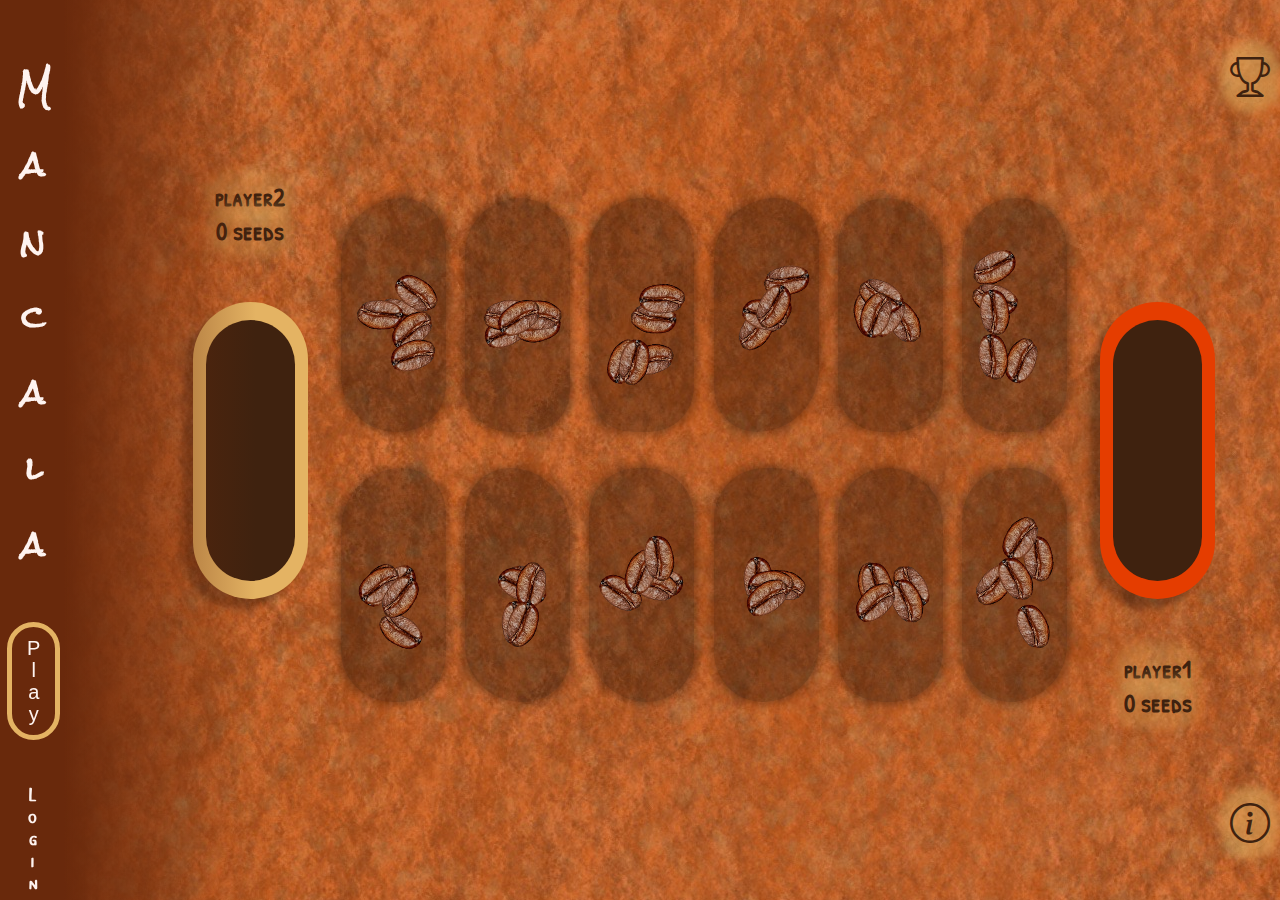
==== index.html @ 7dc64b33 "Fix show on ranking menu" ====
<!DOCTYPE html>
<html>

<head>

    <meta charset="utf-8">
    <title>LTW Mancala</title>

    <link rel="stylesheet" type="text/css" href="style/style.css">
    <link rel="stylesheet" type="text/css" href="style/menu.css">
    <link rel="stylesheet" href="https://cdn.jsdelivr.net/npm/bootstrap-icons@1.7.0/font/bootstrap-icons.css">

    <link rel="preconnect" href="https://fonts.googleapis.com">
    <link rel="preconnect" href="https://fonts.gstatic.com" crossorigin>
    <link href="https://fonts.googleapis.com/css2?family=Rock+Salt&display=swap" rel="stylesheet">
    <link href="https://fonts.googleapis.com/css2?family=Patrick+Hand+SC&display=swap" rel="stylesheet">
    <script type="text/javascript" src="scripts/client.js" defer></script>
    <script type="text/javascript" src="scripts/classes.js" defer></script>
    <script type="text/javascript" src="scripts/gameHelpers.js" defer></script>
    <script type="text/javascript" src="scripts/side_menu.js" defer></script>
    <script type="text/javascript" src="scripts/onload.js" defer></script>
    <!--
    	<script type="text/javascript" src="scripts/side_menu.js" defer></script>
        -->
</head>


<body class="preload" id="body">

    <div id="bg"></div>

    <!-- Start of Navbar -->
    <div class="navbar" id="navbar">
        <h1 id="logo">Mancala</h1>
        <button type="button" class="button" id="play">Play</button>
        <div class="item-list">
            <p class="item" onclick="show('login')">Login</p>
            <p class="item" onclick="show('config')">Configuration</p>
        </div>
    </div> <!-- End of Navbar -->

    <!-- Start of configurations -->
    <div class="config content" id="config">
        <span class="form-header">
            <h2>Configuration</h2>
            <i class="bi bi-x-circle" onclick="hide('config');"></i>
        </span>
        <div id="config-form">
            <form id="configuration">
                <input class="field" type="number" id="cavs_number" name="cavs_number"
                    placeholder="Initial cavities number" value="6" min="1" max="10">
                <br>

                <input class="field" type="number" id="seeds_number" name="seeds_number"
                    placeholder="Initial seeds number per cavity" value="5" min="1" max="10">
                <br>

                <div>
                    <input type="radio" name="opponent" id="Computer" value="Computer"> <span
                        class="opponent-field">Computer</span>
                </div>
                <div>
                    <input type="radio" name="opponent" id="Player" value="NormalPlayer"> <span
                        class="opponent-field">Player</span>
                </div>
                <div>
                    <input type="radio" name="opponent" id="Player" value="OnlinePlayer"> <span
                        class="opponent-field">Online Player</span>
                </div>

                <label>
                    First Turn: <br>
                    <select name="first_turn" id="first_turn">
                        <option value="P1">Player</option>
                        <option value="P2">Opponent</option>
                    </select>
                </label>

                <label>
                    Computer Level: <br>
                    <select name="AI_level" id="AI_level">
                        <option value="Easy">Easy</option>
                        <option value="Hard">Hard</option>
                    </select>
                </label>
                <!--
                    <button type="button" class="button" onclick="getNumSeeds(); getNumCavs(); hide_config_form();">Confirm</button>         
                -->
                <button type="button" class="button"
                    onclick="setNumSeeds(); setNumCavs(); setOpponent(); setAILevel(); load(); hide('config');">Confirm</button>

            </form>
        </div>
    </div> <!-- End of Configurations -->

    <div id="ranking" class="ranking">
        <span class="form-header">
            <h2>Ranking</h2>
            <i class="bi bi-x-circle" onclick="hide('ranking');"></i>
        </span>
        <table id="ranking-table">
            <tr id="ranking-table-header">
                <th>Vencedor</th>
                <th>Perdedor</th>
                <th>Pontuação do Vencedor</th>
            </tr>
            <tr class="ranking-table-entry">
                <td>João</td>
                <td>Tozé</td>
                <td>50</td>
            </tr>
            <tr class="ranking-table-entry">
                <td>João</td>
                <td>Tozé</td>
                <td>50</td>
            </tr>
            <tr class="ranking-table-entry">
                <td>João</td>
                <td>Tozé</td>
                <td>50</td>
            </tr>
            <tr class="ranking-table-entry">
                <td>João</td>
                <td>Tozé</td>
                <td>50</td>
            </tr>
            <tr class="ranking-table-entry">
                <td>João</td>
                <td>Tozé</td>
                <td>50</td>
            </tr>
        </table>
    </div>

    <div id="instructions" class="instructions">
        <span class="form-header">
            <h2>Regras do Jogo</h2>
            <i class="bi bi-x-circle" onclick="hide('instructions');"></i>
        </span>
        <h3 style="margin-top: 0;">Objetivo</h3>
        <p>
            O objetivo do jogo é coletar o máximo número de sementes. Para tal, cada jogador dispõe de um conjunto de
            cavidades, nas quais têm sementes em cada uma delas.
        </p>

        <h3>Forma de jogar e Semeadura</h3>
        <p>
            De forma a semear, o jogador deve escolher uma cavidade do seu lado do tabuleiro de onde serão recolhidas
            todas
            as sementes e semeadas, 1 a 1, nas cavidades seguintes, até o utilizador não ter mais sementes na mão. Esta
            semeadura é feita no sentido anti-horário e segundo as seguintes condições:
        <ul>
            <li>Se a cavidade seguinte for o seu armazém, também deve semear</li>
            <li>Sobrando sementes, continuar no lado do adversário</li>
            <li>Se atingir o armazém do adversário, não semear</li>
            <li>Caso atinja o armazém do adversário e ainda tenha sementes para semear, continuar do seu lado</li>
        </ul>
        </p>

        <h3>Ultima semente no Armazem e em Cavidade</h3>
        <p>
            Caso a última semente for semeada no seu próprio armazém, o jogador volta a jogar.
            Por outro lado, se a última semente semeada calhar numa cavidade vazia do próprio jogador, então este deve
            colher tanto a ultima semente semeada como as sementes na cavidade oposta, ou seja, as sementes na cavidade
            do
            adversário, e transferi-las para o seu armazém.
        </p>

        <h3>Fim do jogo</h3>
        <p>
            O jogo termina quando um dos jogadores não pode jogar, ou seja, quando não tiver nenhuma semente nas suas
            cavidades. Quando isto acontece, o outro jogador recolhe todas as sementes das suas cavidades e coloca-as no
            armazém.
            Finalmente, ganha o jogador que tiver mais sementes no seu armazém.
        </p>
    </div>

    <i id="ranking-btn" onclick="show('ranking');" class="bi bi-trophy"></i>
    <i id="instructions-btn" onclick="show('instructions');" class="bi bi-info-circle"></i>

    <!-- Start of Login -->
    <div class="login content" id="login">
        <span class="form-header">
            <h2>Login</h2>
            <i class="bi bi-x-circle" onclick="hide('login');"></i>
        </span>
        <div id="login-form">
            <form id="login">
                <input class="field" type="text" name="username" id="username" placeholder="Username">

                <br>

                <input class="field" type="password" name="password" id="password" placeholder="Password">

                <br>

                <button type="button" class="button" onclick="makeRegister();">Login</button>
            </form>

        </div>
    </div> <!-- End of login -->

    <div id="container"></div>

</body>


</html>
---- style/style.css ----
@import "color.css";

html {
    height: 100%;
    width: 100%;
}

body {
    display: flex;
    flex-direction: row;
    background-color: black;
    margin: 0;
    padding: 0;
    height: 100%;
    width: 100%;
    font-family: 'Patrick Hand SC', cursive;
}

#bg {
    z-index: 0;
    position: absolute;
    top: 0;
    left: 0;
    width: 100%;
    height: 100%;
    background: url("../img/bg.jpg") no-repeat center center;
    filter:brightness(100%);
}

input, label, select {
    margin: 0.5em;
}

.preload {
    transition: none !important;
    transition-delay: 0s !important;
}

.navbar {
    position: fixed;
    z-index: 6;
    top: 0;
    left:0;
    
    display: flex;
    flex-direction: column;
    align-items: center;
    justify-content: space-evenly;
    padding: 0;
    height: 100%;
    width: 20%;
    
    background: linear-gradient(to right, var(--seal-brown) 25%, transparent 100%);
    color: var(--seashell);
}

.navbar #logo, .navbar .item, .navbar .button {
    writing-mode: vertical-lr;
    text-orientation: upright;
    margin-top: 20px;
    margin-bottom: 20px;
}

.navbar .item {
    letter-spacing: -5px;
    font-weight: bold;
}

.navbar #logo, .navbar .button, .navbar .item-list {
    position: relative;
    right: 37%;
}

.navbar .item-list {
    display: flex;
    flex-direction: column;
    flex-wrap: nowrap;

    align-items: center;
}

#play {
    background: none;
    border: 5px solid var(--sunray);
    
    padding: 10px;
    border-radius: 1000px;
    transition: 0.1s ease-in;
    color: var(--seashell);
    cursor:pointer;
}

#play:hover {
    background: var(--bistre);
}

.navbar #logo {
    margin-top: 50px;
    font-family:'Rock Salt', cursive;
}

.navbar .item, .navbar .button {
    font-size: 20px;
    cursor: pointer;
}

#container {
    z-index: 1;
    position: relative;
    left: 10%;
    width: 90%;
    height: 100%;
}

#container #game-container {
    display: flex;
    width: 100%;
    height: 100%;

    align-items: center;
    justify-content: center;
}

.player-container {
    display: none !important;
}

#board {
    display: grid;
	grid-template-columns: 1fr 6fr 1fr;
	grid-template-rows: 1fr 1fr;
    
    width: 90%;
    height: 60%;
}

.cell-container {
    display: flex;
    margin: 0.5em 1em;
}

.storage-container {
    display: flex;
    grid-row-end: span 2;
    justify-content: center;
}

.board-cell {
    background: rgba(0, 0, 0, 0.3);
    box-shadow: 0 0 8px 3px rgba(0,0,0,0.3);
    
    flex-grow: 1;
	margin: 0.6em;
    
    text-indent: -99999px;
    
    display: flex;
    flex-direction: column;
    justify-content: center;
    align-items: center;
    padding: 10px;
    
    overflow: hidden;

    cursor: pointer;
}

.board-cell:hover {
    box-shadow: 0 0 8px 3px rgba(255, 255, 255, 0.1);
}

.seed {
    position: absolute;
    width: 3em;
    height: 2em;
    background: url(../img/seed.png);
    background-size: 100% 100%;
    filter: brightness(90%);
    
    margin: 5px;
}

.storage-cell {
    z-index: 3;
    background: var(--bistre);
    overflow: hidden;

    display: flex;
    
	margin: 1em 1em;
    align-self: center;
    
    align-items: center;
    
    text-indent: -99999px;
    height: 29%;
    width: 7%;
}

.storage-cell, .storage-wrapper {
    position: fixed;
}

.storage-wrapper {
    background-color: var(--sunray);
    align-self: center;
    box-shadow: -10px 10px 7px 0 rgba(0, 0, 0, 0.3);
    height: 33%;
    width: 9%;
}

.highlighted {
    background-color: var(--flame) !important;
}

.board-cell, .storage-cell, .storage-wrapper {
    border-radius: 10vh;
}   

#left-storage {
	justify-content: right;
}

.score-div {
    display: flex;
    flex-direction: column;
    align-items: center;
}

.score {
    font-size: 25px;
    font-weight: bold;
    color: var(--bistre);
    border-radius: 1000px;
    background-color: rgba(228, 179, 99, 0.3);
    box-shadow: 0 0 10px 10px rgba(228, 179, 99, 0.3);
    margin: 0;
}
---- style/menu.css ----
@import "color.css";

.config, .login, .instructions, .ranking, .message {
    z-index: 50;

    position: absolute;
    bottom: 110%;
    left: 45%;
    opacity: 0;
    
    padding: 10px;
    
    background-color: rgba(228, 179, 99, 0.75);
    border-radius: 10px;
    border: 2px solid var(--bistre);

    box-shadow: 0 0 10px 3px var(--bistre);

    transition: 0.4s linear;
    color: var(--bistre);
}

.config-show, .login-show, .instructions-show, .ranking-show, .message-show {
    opacity: 100%;
}

.config-show {
    bottom: 30%;
}

.instructions-show, .ranking-show {
    bottom: 15%;
}

.login-show {
    bottom: 40%;
}

.ranking-show, .message-show {
    bottom: 45%;
}

#ranking-table {
    text-align: center;
}

#ranking-table td, th {
    border: 2px solid var(--bistre);
}

.message {
    left: 40% !important;
}

.instructions {
    left: 20% !important;
    width: 60%;
}

.login h2 {
    margin: 0;
}

.form-header {
    display: inline-flex;
    align-items: center;
    justify-content: space-between;
    font-family: "Rock Salt", cursive;
    width: 100%;
}

.form-header i {
    cursor: pointer;
    margin-left: 10px;
}

.blur {
    background-color: transparent;

    position: absolute;
    display: flex;
    width: 100%;
    height: 100%;

    z-index: 49;
    transition: background-color 0.4s ease-in-out;

    animation-duration: 0.4s;
    animation-name: bg-change;
    animation-fill-mode: forwards;
}

@keyframes bg-change {
    from {
        background-color: transparent;
    }
    to {
        background-color: rgba(0, 0, 0, 0.3);
    }
}

@keyframes bg-rewind {
    from {
        background-color: rgba(0, 0, 0, 0.3);
    }
    to {
        background-color: transparent;
    }
}

.disable {
    pointer-events: none;
}

#config-form, #configuration, #login-form, #login {
    display: flex;
    flex-direction: column;
}

.field, select {
    background: none;
    border: none;
    text-align: center;
    border-bottom: 2px solid var(--bistre);
    width: 90%;
}

.button {
    background: none;
    
    padding: 5px;
    border: 2px solid var(--bistre);
    border-radius: 10px;
    transition: 0.1s ease-in;
    cursor:pointer;

}

.button:hover {
    background: var(--bistre);
    color: var(--sunray)
}

#ranking-btn, #instructions-btn {
    z-index: 4;
    position: absolute;
    font-size: 40px;
    right: 10px;
    border-radius: 1000px;
    color: var(--bistre);
    background-color: rgba(228, 179, 99, 0.5);
    box-shadow: 0 0 10px 10px rgba(228, 179, 99, 0.5);
    transition: 0.1s linear;
}

#ranking-btn:hover, #instructions-btn:hover {
    color: var(--kobe);
    box-shadow: 0 0 12px 12px rgba(228, 179, 99, 0.5);
    cursor: pointer;
}

#ranking-btn {
    top: 50px;
}

#instructions-btn {
    bottom: 50px;
}
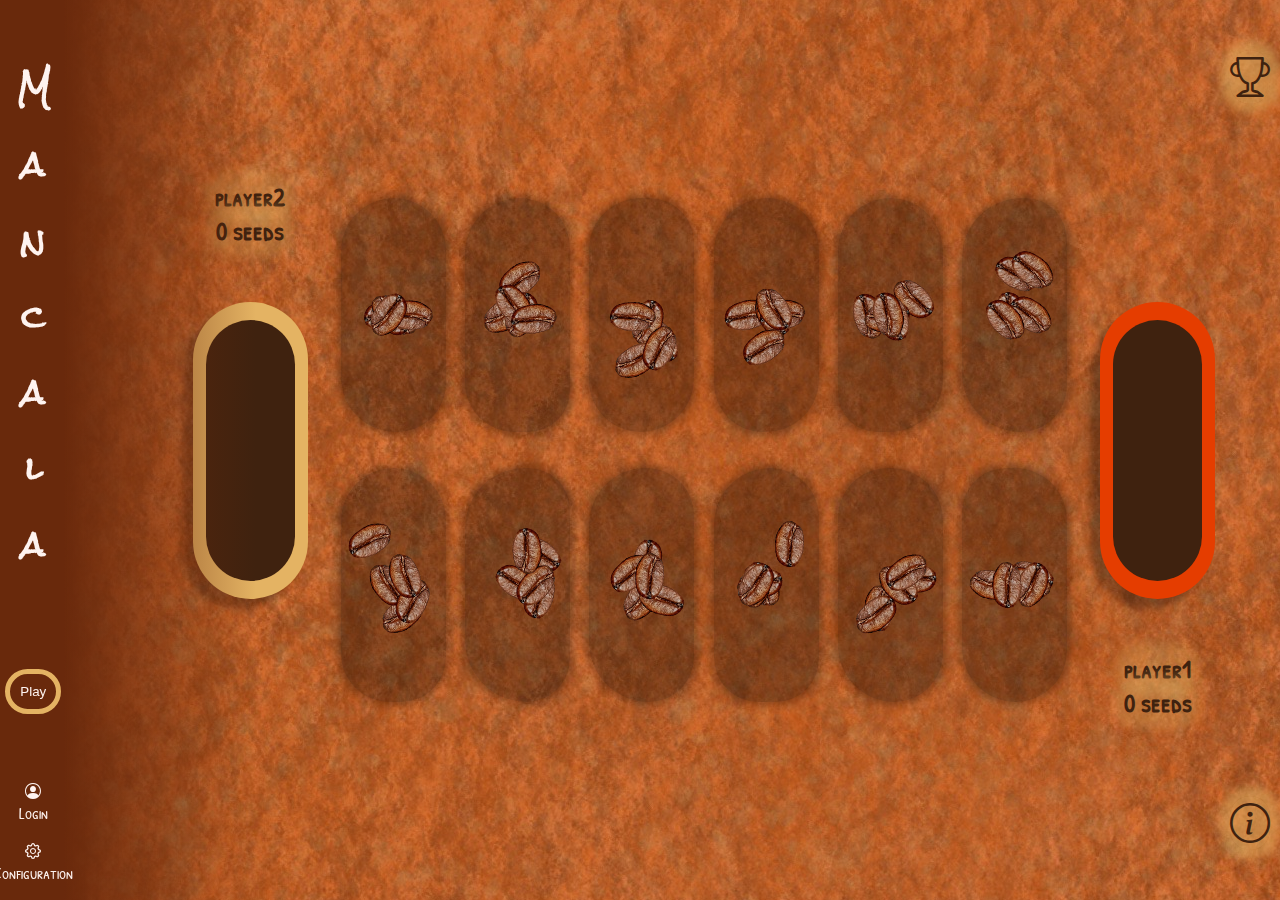
==== commit 2d624fa2: "Change login and config buttons on navbar" ====
--- a/index.html
+++ b/index.html
@@ -33,9 +33,15 @@
     <div class="navbar" id="navbar">
         <h1 id="logo">Mancala</h1>
         <button type="button" class="button" id="play">Play</button>
-        <div class="item-list">
-            <p class="item" onclick="show('login')">Login</p>
-            <p class="item" onclick="show('config')">Configuration</p>
+        <div class="nav-items">
+            <div class="nav-item" onclick="show('login')">
+                <i class="bi bi-person-circle nav-icon"></i>
+                <p class="nav-label">Login</p>
+            </div>
+            <div class="nav-item" onclick="show('config')">
+                <i class="bi bi-gear nav-icon"></i>
+                <p class="nav-label">Configuration</p>
+            </div>
         </div>
     </div> <!-- End of Navbar -->
 
--- a/style/style.css
+++ b/style/style.css
@@ -45,20 +45,21 @@
     display: flex;
     flex-direction: column;
     align-items: center;
-    justify-content: space-evenly;
+    justify-content: space-between;
     padding: 0;
     height: 100%;
     width: 20%;
+
+    min-height: 0;
     
     background: linear-gradient(to right, var(--seal-brown) 25%, transparent 100%);
     color: var(--seashell);
 }
 
 .navbar #logo, .navbar .item, .navbar .button {
-    writing-mode: vertical-lr;
-    text-orientation: upright;
     margin-top: 20px;
     margin-bottom: 20px;
+    min-height: 0;
 }
 
 .navbar .item {
@@ -66,17 +67,43 @@
     font-weight: bold;
 }
 
-.navbar #logo, .navbar .button, .navbar .item-list {
+.navbar #logo, .navbar .button, .navbar .nav-items {
     position: relative;
     right: 37%;
 }
 
-.navbar .item-list {
+.navbar .nav-items {
     display: flex;
     flex-direction: column;
     flex-wrap: nowrap;
 
     align-items: center;
+}
+
+.navbar .nav-items .nav-item {
+    display: flex;
+    flex-direction: column;
+    
+    align-items: center;
+    cursor: pointer;
+
+    transition: 0.1s linear;
+}
+
+.navbar .nav-items .nav-item:hover {
+    color: var(--sunray);
+}
+
+.navbar .nav-items .nav-item .nav-label {
+    margin-top: 0;
+}
+
+.navbar #logo {
+    writing-mode: vertical-lr;
+    text-orientation: upright;
+    margin-top: 50px;
+    font-family:'Rock Salt', cursive;
+    min-height: 0 !important;
 }
 
 #play {
@@ -92,16 +119,6 @@
 
 #play:hover {
     background: var(--bistre);
-}
-
-.navbar #logo {
-    margin-top: 50px;
-    font-family:'Rock Salt', cursive;
-}
-
-.navbar .item, .navbar .button {
-    font-size: 20px;
-    cursor: pointer;
 }
 
 #container {
--- a/style/menu.css
+++ b/style/menu.css
@@ -4,9 +4,17 @@
     z-index: 50;
 
     position: absolute;
-    bottom: 110%;
-    left: 45%;
+    bottom: 150%;
+    top: -150%;
+    left: 0;
+    right: 0;
+    margin-left: auto;
+    margin-right: auto;
     opacity: 0;
+
+    width: fit-content;
+    height: fit-content;
+    max-width: 50%;
     
     padding: 10px;
     
@@ -22,22 +30,10 @@
 
 .config-show, .login-show, .instructions-show, .ranking-show, .message-show {
     opacity: 100%;
-}
-
-.config-show {
-    bottom: 30%;
-}
-
-.instructions-show, .ranking-show {
-    bottom: 15%;
-}
-
-.login-show {
-    bottom: 40%;
-}
-
-.ranking-show, .message-show {
-    bottom: 45%;
+    top: 0;
+    bottom: 0;
+    margin-top: auto;
+    margin-bottom: auto;
 }
 
 #ranking-table {
@@ -46,15 +42,6 @@
 
 #ranking-table td, th {
     border: 2px solid var(--bistre);
-}
-
-.message {
-    left: 40% !important;
-}
-
-.instructions {
-    left: 20% !important;
-    width: 60%;
 }
 
 .login h2 {
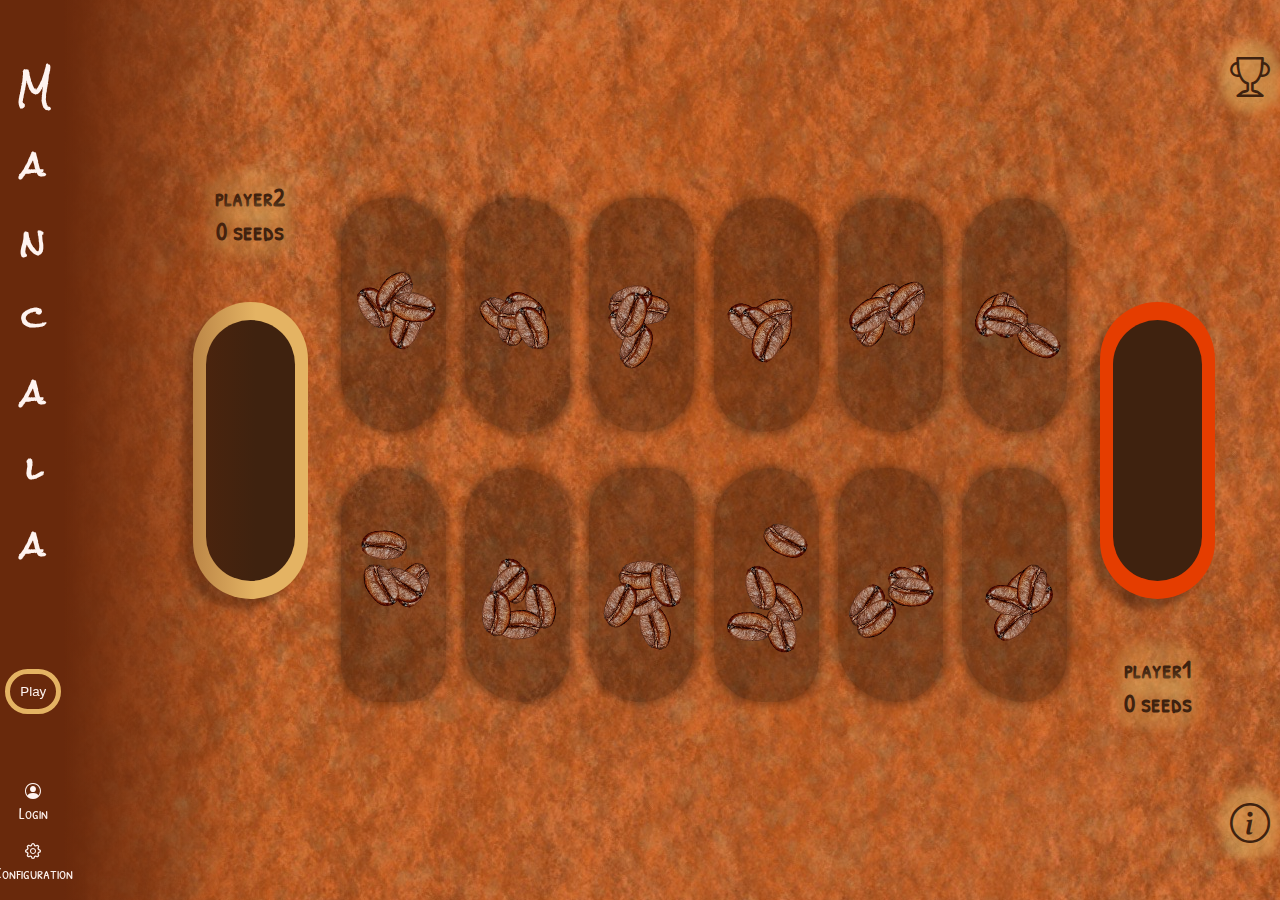
==== commit 63cff15f: "Change instructions to dynamic generation" ====
--- a/index.html
+++ b/index.html
@@ -138,51 +138,8 @@
         </table>
     </div>
 
-    <div id="instructions" class="instructions">
-        <span class="form-header">
-            <h2>Regras do Jogo</h2>
-            <i class="bi bi-x-circle" onclick="hide('instructions');"></i>
-        </span>
-        <h3 style="margin-top: 0;">Objetivo</h3>
-        <p>
-            O objetivo do jogo é coletar o máximo número de sementes. Para tal, cada jogador dispõe de um conjunto de
-            cavidades, nas quais têm sementes em cada uma delas.
-        </p>
-
-        <h3>Forma de jogar e Semeadura</h3>
-        <p>
-            De forma a semear, o jogador deve escolher uma cavidade do seu lado do tabuleiro de onde serão recolhidas
-            todas
-            as sementes e semeadas, 1 a 1, nas cavidades seguintes, até o utilizador não ter mais sementes na mão. Esta
-            semeadura é feita no sentido anti-horário e segundo as seguintes condições:
-        <ul>
-            <li>Se a cavidade seguinte for o seu armazém, também deve semear</li>
-            <li>Sobrando sementes, continuar no lado do adversário</li>
-            <li>Se atingir o armazém do adversário, não semear</li>
-            <li>Caso atinja o armazém do adversário e ainda tenha sementes para semear, continuar do seu lado</li>
-        </ul>
-        </p>
-
-        <h3>Ultima semente no Armazem e em Cavidade</h3>
-        <p>
-            Caso a última semente for semeada no seu próprio armazém, o jogador volta a jogar.
-            Por outro lado, se a última semente semeada calhar numa cavidade vazia do próprio jogador, então este deve
-            colher tanto a ultima semente semeada como as sementes na cavidade oposta, ou seja, as sementes na cavidade
-            do
-            adversário, e transferi-las para o seu armazém.
-        </p>
-
-        <h3>Fim do jogo</h3>
-        <p>
-            O jogo termina quando um dos jogadores não pode jogar, ou seja, quando não tiver nenhuma semente nas suas
-            cavidades. Quando isto acontece, o outro jogador recolhe todas as sementes das suas cavidades e coloca-as no
-            armazém.
-            Finalmente, ganha o jogador que tiver mais sementes no seu armazém.
-        </p>
-    </div>
-
     <i id="ranking-btn" onclick="show('ranking');" class="bi bi-trophy"></i>
-    <i id="instructions-btn" onclick="show('instructions');" class="bi bi-info-circle"></i>
+    <i id="instructions-btn" onclick="generate_instructions();" class="bi bi-info-circle"></i>
 
     <!-- Start of Login -->
     <div class="login content" id="login">
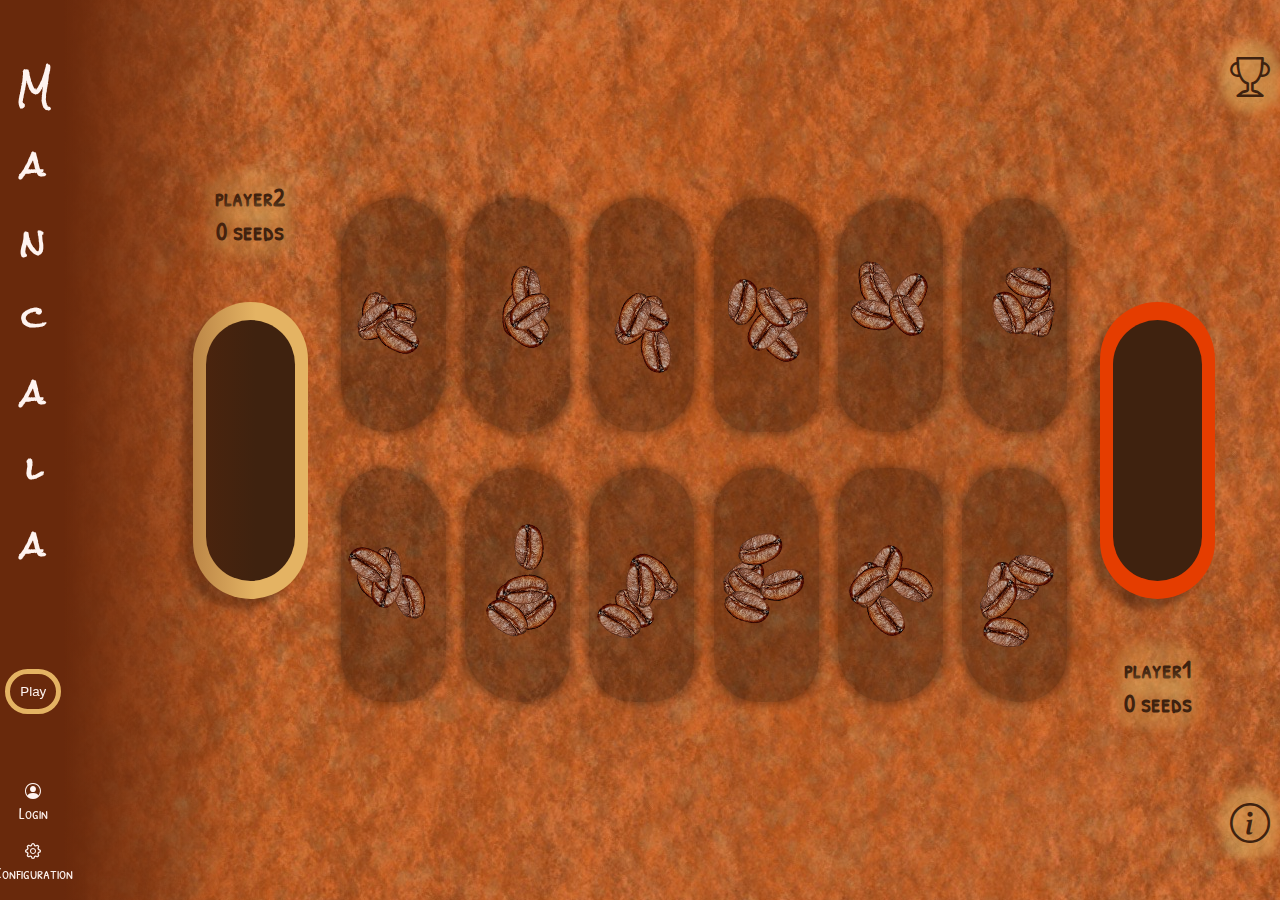
==== commit 76959404: "Change login to dynamic generation" ====
--- a/index.html
+++ b/index.html
@@ -34,7 +34,7 @@
         <h1 id="logo">Mancala</h1>
         <button type="button" class="button" id="play">Play</button>
         <div class="nav-items">
-            <div class="nav-item" onclick="show('login')">
+            <div class="nav-item" onclick="generateLogin()">
                 <i class="bi bi-person-circle nav-icon"></i>
                 <p class="nav-label">Login</p>
             </div>
@@ -51,8 +51,8 @@
             <h2>Configuration</h2>
             <i class="bi bi-x-circle" onclick="hide('config');"></i>
         </span>
-        <div id="config-form">
-            <form id="configuration">
+        <div id="config-div">
+            <form id="config-form">
                 <input class="field" type="number" id="cavs_number" name="cavs_number"
                     placeholder="Initial cavities number" value="6" min="1" max="10">
                 <br>
@@ -139,29 +139,7 @@
     </div>
 
     <i id="ranking-btn" onclick="show('ranking');" class="bi bi-trophy"></i>
-    <i id="instructions-btn" onclick="generate_instructions();" class="bi bi-info-circle"></i>
-
-    <!-- Start of Login -->
-    <div class="login content" id="login">
-        <span class="form-header">
-            <h2>Login</h2>
-            <i class="bi bi-x-circle" onclick="hide('login');"></i>
-        </span>
-        <div id="login-form">
-            <form id="login">
-                <input class="field" type="text" name="username" id="username" placeholder="Username">
-
-                <br>
-
-                <input class="field" type="password" name="password" id="password" placeholder="Password">
-
-                <br>
-
-                <button type="button" class="button" onclick="makeRegister();">Login</button>
-            </form>
-
-        </div>
-    </div> <!-- End of login -->
+    <i id="instructions-btn" onclick="generateInstructions();" class="bi bi-info-circle"></i>
 
     <div id="container"></div>
 
--- a/style/menu.css
+++ b/style/menu.css
@@ -99,7 +99,7 @@
     pointer-events: none;
 }
 
-#config-form, #configuration, #login-form, #login {
+#config-div, #config-form, #login-div, #login-form {
     display: flex;
     flex-direction: column;
 }
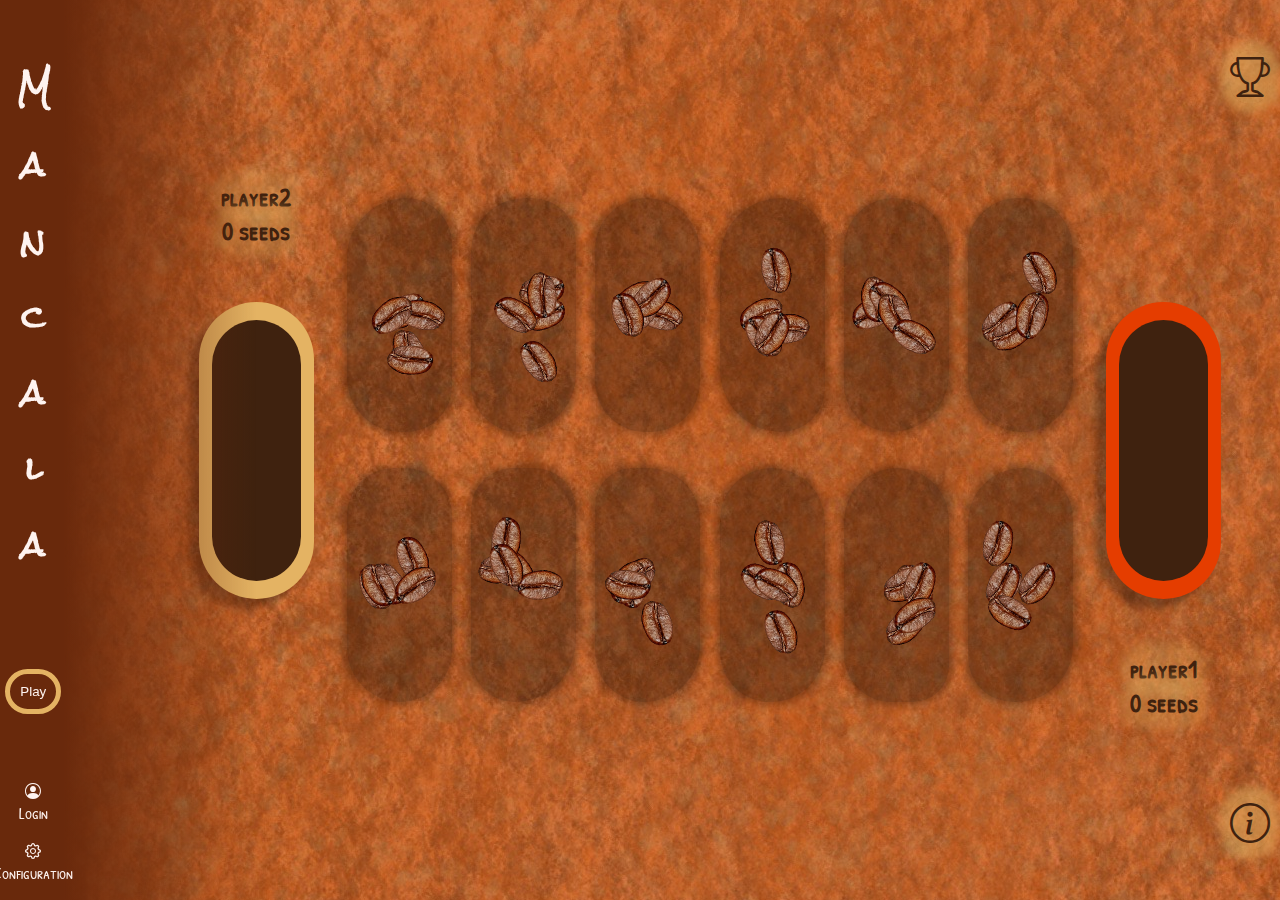
==== commit ba98e655: "Change config to dynamic generation" ====
--- a/index.html
+++ b/index.html
@@ -38,66 +38,12 @@
                 <i class="bi bi-person-circle nav-icon"></i>
                 <p class="nav-label">Login</p>
             </div>
-            <div class="nav-item" onclick="show('config')">
+            <div class="nav-item" onclick="generateConfiguration()">
                 <i class="bi bi-gear nav-icon"></i>
                 <p class="nav-label">Configuration</p>
             </div>
         </div>
-    </div> <!-- End of Navbar -->
-
-    <!-- Start of configurations -->
-    <div class="config content" id="config">
-        <span class="form-header">
-            <h2>Configuration</h2>
-            <i class="bi bi-x-circle" onclick="hide('config');"></i>
-        </span>
-        <div id="config-div">
-            <form id="config-form">
-                <input class="field" type="number" id="cavs_number" name="cavs_number"
-                    placeholder="Initial cavities number" value="6" min="1" max="10">
-                <br>
-
-                <input class="field" type="number" id="seeds_number" name="seeds_number"
-                    placeholder="Initial seeds number per cavity" value="5" min="1" max="10">
-                <br>
-
-                <div>
-                    <input type="radio" name="opponent" id="Computer" value="Computer"> <span
-                        class="opponent-field">Computer</span>
-                </div>
-                <div>
-                    <input type="radio" name="opponent" id="Player" value="NormalPlayer"> <span
-                        class="opponent-field">Player</span>
-                </div>
-                <div>
-                    <input type="radio" name="opponent" id="Player" value="OnlinePlayer"> <span
-                        class="opponent-field">Online Player</span>
-                </div>
-
-                <label>
-                    First Turn: <br>
-                    <select name="first_turn" id="first_turn">
-                        <option value="P1">Player</option>
-                        <option value="P2">Opponent</option>
-                    </select>
-                </label>
-
-                <label>
-                    Computer Level: <br>
-                    <select name="AI_level" id="AI_level">
-                        <option value="Easy">Easy</option>
-                        <option value="Hard">Hard</option>
-                    </select>
-                </label>
-                <!--
-                    <button type="button" class="button" onclick="getNumSeeds(); getNumCavs(); hide_config_form();">Confirm</button>         
-                -->
-                <button type="button" class="button"
-                    onclick="setNumSeeds(); setNumCavs(); setOpponent(); setAILevel(); load(); hide('config');">Confirm</button>
-
-            </form>
-        </div>
-    </div> <!-- End of Configurations -->
+    </div> <!-- End of Navbar -->>
 
     <div id="ranking" class="ranking">
         <span class="form-header">
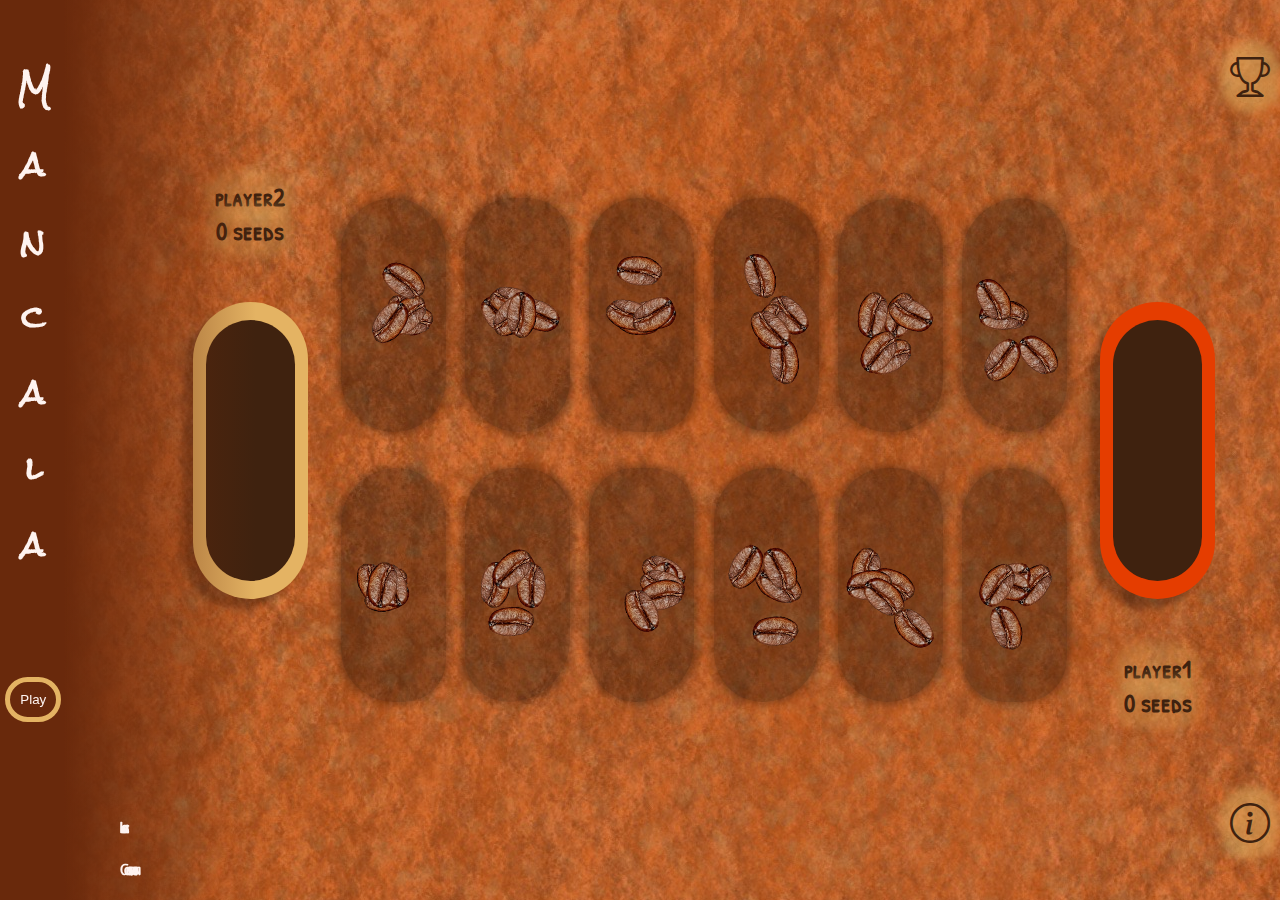
==== commit f1c0713b: "Added WebStorage-LocalStorage feature" ====
--- a/index.html
+++ b/index.html
@@ -33,17 +33,65 @@
     <div class="navbar" id="navbar">
         <h1 id="logo">Mancala</h1>
         <button type="button" class="button" id="play">Play</button>
-        <div class="nav-items">
-            <div class="nav-item" onclick="generateLogin()">
-                <i class="bi bi-person-circle nav-icon"></i>
-                <p class="nav-label">Login</p>
-            </div>
-            <div class="nav-item" onclick="generateConfiguration()">
-                <i class="bi bi-gear nav-icon"></i>
-                <p class="nav-label">Configuration</p>
-            </div>
+        <div class="item-list">
+            <p class="item" onclick="show('login')">Login</p>
+            <p class="item" onclick="show('config')">Configuration</p>
         </div>
-    </div> <!-- End of Navbar -->>
+    </div> <!-- End of Navbar -->
+
+    <!-- Start of configurations -->
+    <div class="config content" id="config">
+        <span class="form-header">
+            <h2>Configuration</h2>
+            <i class="bi bi-x-circle" onclick="hide('config');"></i>
+        </span>
+        <div id="config-form">
+            <form id="configuration">
+                <input class="field" type="number" id="cavs_number" name="cavs_number"
+                    placeholder="Initial cavities number" value="6" min="1" max="10">
+                <br>
+
+                <input class="field" type="number" id="seeds_number" name="seeds_number"
+                    placeholder="Initial seeds number per cavity" value="5" min="1" max="10">
+                <br>
+
+                <div>
+                    <input type="radio" name="opponent" id="Computer" value="Computer"> <span
+                        class="opponent-field">Computer</span>
+                </div>
+                <div>
+                    <input type="radio" name="opponent" id="Player" value="NormalPlayer"> <span
+                        class="opponent-field">Player</span>
+                </div>
+                <div>
+                    <input type="radio" name="opponent" id="Player" value="OnlinePlayer"> <span
+                        class="opponent-field">Online Player</span>
+                </div>
+
+                <label>
+                    First Turn: <br>
+                    <select name="first_turn" id="first_turn">
+                        <option value="P1">Player</option>
+                        <option value="P2">Opponent</option>
+                    </select>
+                </label>
+
+                <label>
+                    Computer Level: <br>
+                    <select name="AI_level" id="AI_level">
+                        <option value="Easy">Easy</option>
+                        <option value="Hard">Hard</option>
+                    </select>
+                </label>
+                <!--
+                    <button type="button" class="button" onclick="getNumSeeds(); getNumCavs(); hide_config_form();">Confirm</button>         
+                -->
+                <button type="button" class="button"
+                    onclick="setNumSeeds(); setNumCavs(); setOpponent(); setAILevel(); load(); hide('config');">Confirm</button>
+
+            </form>
+        </div>
+    </div> <!-- End of Configurations -->
 
     <div id="ranking" class="ranking">
         <span class="form-header">
@@ -51,41 +99,76 @@
             <i class="bi bi-x-circle" onclick="hide('ranking');"></i>
         </span>
         <table id="ranking-table">
-            <tr id="ranking-table-header">
-                <th>Vencedor</th>
-                <th>Perdedor</th>
-                <th>Pontuação do Vencedor</th>
-            </tr>
-            <tr class="ranking-table-entry">
-                <td>João</td>
-                <td>Tozé</td>
-                <td>50</td>
-            </tr>
-            <tr class="ranking-table-entry">
-                <td>João</td>
-                <td>Tozé</td>
-                <td>50</td>
-            </tr>
-            <tr class="ranking-table-entry">
-                <td>João</td>
-                <td>Tozé</td>
-                <td>50</td>
-            </tr>
-            <tr class="ranking-table-entry">
-                <td>João</td>
-                <td>Tozé</td>
-                <td>50</td>
-            </tr>
-            <tr class="ranking-table-entry">
-                <td>João</td>
-                <td>Tozé</td>
-                <td>50</td>
-            </tr>
         </table>
     </div>
 
+    <div id="instructions" class="instructions">
+        <span class="form-header">
+            <h2>Regras do Jogo</h2>
+            <i class="bi bi-x-circle" onclick="hide('instructions');"></i>
+        </span>
+        <h3 style="margin-top: 0;">Objetivo</h3>
+        <p>
+            O objetivo do jogo é coletar o máximo número de sementes. Para tal, cada jogador dispõe de um conjunto de
+            cavidades, nas quais têm sementes em cada uma delas.
+        </p>
+
+        <h3>Forma de jogar e Semeadura</h3>
+        <p>
+            De forma a semear, o jogador deve escolher uma cavidade do seu lado do tabuleiro de onde serão recolhidas
+            todas
+            as sementes e semeadas, 1 a 1, nas cavidades seguintes, até o utilizador não ter mais sementes na mão. Esta
+            semeadura é feita no sentido anti-horário e segundo as seguintes condições:
+        <ul>
+            <li>Se a cavidade seguinte for o seu armazém, também deve semear</li>
+            <li>Sobrando sementes, continuar no lado do adversário</li>
+            <li>Se atingir o armazém do adversário, não semear</li>
+            <li>Caso atinja o armazém do adversário e ainda tenha sementes para semear, continuar do seu lado</li>
+        </ul>
+        </p>
+
+        <h3>Ultima semente no Armazem e em Cavidade</h3>
+        <p>
+            Caso a última semente for semeada no seu próprio armazém, o jogador volta a jogar.
+            Por outro lado, se a última semente semeada calhar numa cavidade vazia do próprio jogador, então este deve
+            colher tanto a ultima semente semeada como as sementes na cavidade oposta, ou seja, as sementes na cavidade
+            do
+            adversário, e transferi-las para o seu armazém.
+        </p>
+
+        <h3>Fim do jogo</h3>
+        <p>
+            O jogo termina quando um dos jogadores não pode jogar, ou seja, quando não tiver nenhuma semente nas suas
+            cavidades. Quando isto acontece, o outro jogador recolhe todas as sementes das suas cavidades e coloca-as no
+            armazém.
+            Finalmente, ganha o jogador que tiver mais sementes no seu armazém.
+        </p>
+    </div>
+
     <i id="ranking-btn" onclick="show('ranking');" class="bi bi-trophy"></i>
-    <i id="instructions-btn" onclick="generateInstructions();" class="bi bi-info-circle"></i>
+    <i id="instructions-btn" onclick="show('instructions');" class="bi bi-info-circle"></i>
+
+    <!-- Start of Login -->
+    <div class="login content" id="login">
+        <span class="form-header">
+            <h2>Login</h2>
+            <i class="bi bi-x-circle" onclick="hide('login');"></i>
+        </span>
+        <div id="login-form">
+            <form id="login">
+                <input class="field" type="text" name="username" id="username" placeholder="Username">
+
+                <br>
+
+                <input class="field" type="password" name="password" id="password" placeholder="Password">
+
+                <br>
+
+                <button type="button" class="button" onclick="makeRegister();">Login</button>
+            </form>
+
+        </div>
+    </div> <!-- End of login -->
 
     <div id="container"></div>
 
--- a/style/style.css
+++ b/style/style.css
@@ -14,6 +14,7 @@
     height: 100%;
     width: 100%;
     font-family: 'Patrick Hand SC', cursive;
+    overflow-x: hidden;
 }
 
 #bg {
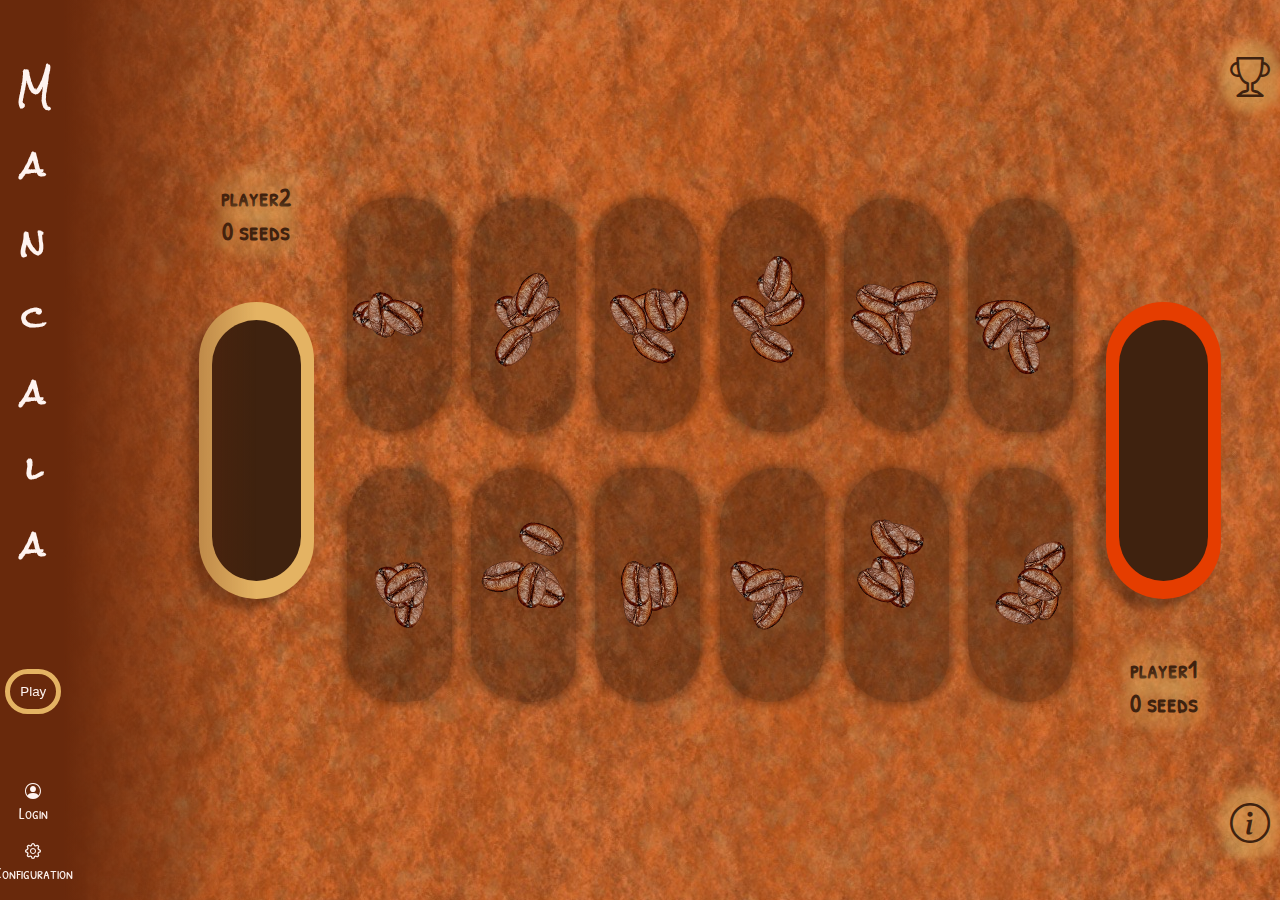
==== commit e1e8cfa8: "Merge branch 'main' of github.com:ruialves35/LTW-Project" ====
--- a/index.html
+++ b/index.html
@@ -33,65 +33,17 @@
     <div class="navbar" id="navbar">
         <h1 id="logo">Mancala</h1>
         <button type="button" class="button" id="play">Play</button>
-        <div class="item-list">
-            <p class="item" onclick="show('login')">Login</p>
-            <p class="item" onclick="show('config')">Configuration</p>
+        <div class="nav-items">
+            <div class="nav-item" onclick="generateLogin()">
+                <i class="bi bi-person-circle nav-icon"></i>
+                <p class="nav-label">Login</p>
+            </div>
+            <div class="nav-item" onclick="generateConfiguration()">
+                <i class="bi bi-gear nav-icon"></i>
+                <p class="nav-label">Configuration</p>
+            </div>
         </div>
-    </div> <!-- End of Navbar -->
-
-    <!-- Start of configurations -->
-    <div class="config content" id="config">
-        <span class="form-header">
-            <h2>Configuration</h2>
-            <i class="bi bi-x-circle" onclick="hide('config');"></i>
-        </span>
-        <div id="config-form">
-            <form id="configuration">
-                <input class="field" type="number" id="cavs_number" name="cavs_number"
-                    placeholder="Initial cavities number" value="6" min="1" max="10">
-                <br>
-
-                <input class="field" type="number" id="seeds_number" name="seeds_number"
-                    placeholder="Initial seeds number per cavity" value="5" min="1" max="10">
-                <br>
-
-                <div>
-                    <input type="radio" name="opponent" id="Computer" value="Computer"> <span
-                        class="opponent-field">Computer</span>
-                </div>
-                <div>
-                    <input type="radio" name="opponent" id="Player" value="NormalPlayer"> <span
-                        class="opponent-field">Player</span>
-                </div>
-                <div>
-                    <input type="radio" name="opponent" id="Player" value="OnlinePlayer"> <span
-                        class="opponent-field">Online Player</span>
-                </div>
-
-                <label>
-                    First Turn: <br>
-                    <select name="first_turn" id="first_turn">
-                        <option value="P1">Player</option>
-                        <option value="P2">Opponent</option>
-                    </select>
-                </label>
-
-                <label>
-                    Computer Level: <br>
-                    <select name="AI_level" id="AI_level">
-                        <option value="Easy">Easy</option>
-                        <option value="Hard">Hard</option>
-                    </select>
-                </label>
-                <!--
-                    <button type="button" class="button" onclick="getNumSeeds(); getNumCavs(); hide_config_form();">Confirm</button>         
-                -->
-                <button type="button" class="button"
-                    onclick="setNumSeeds(); setNumCavs(); setOpponent(); setAILevel(); load(); hide('config');">Confirm</button>
-
-            </form>
-        </div>
-    </div> <!-- End of Configurations -->
+    </div> <!-- End of Navbar -->>
 
     <div id="ranking" class="ranking">
         <span class="form-header">
@@ -102,73 +54,8 @@
         </table>
     </div>
 
-    <div id="instructions" class="instructions">
-        <span class="form-header">
-            <h2>Regras do Jogo</h2>
-            <i class="bi bi-x-circle" onclick="hide('instructions');"></i>
-        </span>
-        <h3 style="margin-top: 0;">Objetivo</h3>
-        <p>
-            O objetivo do jogo é coletar o máximo número de sementes. Para tal, cada jogador dispõe de um conjunto de
-            cavidades, nas quais têm sementes em cada uma delas.
-        </p>
-
-        <h3>Forma de jogar e Semeadura</h3>
-        <p>
-            De forma a semear, o jogador deve escolher uma cavidade do seu lado do tabuleiro de onde serão recolhidas
-            todas
-            as sementes e semeadas, 1 a 1, nas cavidades seguintes, até o utilizador não ter mais sementes na mão. Esta
-            semeadura é feita no sentido anti-horário e segundo as seguintes condições:
-        <ul>
-            <li>Se a cavidade seguinte for o seu armazém, também deve semear</li>
-            <li>Sobrando sementes, continuar no lado do adversário</li>
-            <li>Se atingir o armazém do adversário, não semear</li>
-            <li>Caso atinja o armazém do adversário e ainda tenha sementes para semear, continuar do seu lado</li>
-        </ul>
-        </p>
-
-        <h3>Ultima semente no Armazem e em Cavidade</h3>
-        <p>
-            Caso a última semente for semeada no seu próprio armazém, o jogador volta a jogar.
-            Por outro lado, se a última semente semeada calhar numa cavidade vazia do próprio jogador, então este deve
-            colher tanto a ultima semente semeada como as sementes na cavidade oposta, ou seja, as sementes na cavidade
-            do
-            adversário, e transferi-las para o seu armazém.
-        </p>
-
-        <h3>Fim do jogo</h3>
-        <p>
-            O jogo termina quando um dos jogadores não pode jogar, ou seja, quando não tiver nenhuma semente nas suas
-            cavidades. Quando isto acontece, o outro jogador recolhe todas as sementes das suas cavidades e coloca-as no
-            armazém.
-            Finalmente, ganha o jogador que tiver mais sementes no seu armazém.
-        </p>
-    </div>
-
     <i id="ranking-btn" onclick="show('ranking');" class="bi bi-trophy"></i>
-    <i id="instructions-btn" onclick="show('instructions');" class="bi bi-info-circle"></i>
-
-    <!-- Start of Login -->
-    <div class="login content" id="login">
-        <span class="form-header">
-            <h2>Login</h2>
-            <i class="bi bi-x-circle" onclick="hide('login');"></i>
-        </span>
-        <div id="login-form">
-            <form id="login">
-                <input class="field" type="text" name="username" id="username" placeholder="Username">
-
-                <br>
-
-                <input class="field" type="password" name="password" id="password" placeholder="Password">
-
-                <br>
-
-                <button type="button" class="button" onclick="makeRegister();">Login</button>
-            </form>
-
-        </div>
-    </div> <!-- End of login -->
+    <i id="instructions-btn" onclick="generateInstructions();" class="bi bi-info-circle"></i>
 
     <div id="container"></div>
 
--- a/style/menu.css
+++ b/style/menu.css
@@ -28,6 +28,57 @@
     color: var(--bistre);
 }
 
+#notifications {
+    z-index: 5000;
+
+    bottom: 1%;
+    left: 10%;
+
+    position: absolute;
+    display: flex;
+    flex-direction: column-reverse;
+
+    align-items:flex-start;
+    justify-content: center;
+}
+
+.notification {
+    position: relative;
+    padding: 10px;
+
+    background-color: rgba(228, 179, 99, 0.75);
+    border-radius: 10px;
+    border: 2px solid var(--bistre);
+
+    opacity: 0;
+
+    bottom: 50px;
+    left: 0;
+
+    transition: .4s linear;
+}
+
+.notification-header {
+    display: inline-flex;
+    align-items: center;
+    justify-content: space-between;
+    width: 100%;
+}
+
+.notification-show {
+    opacity: 100%;
+    bottom: 0 !important;
+}
+
+.notification-hide {
+    opacity: 0;
+    left: 50px;
+}
+
+.notification * {
+    margin: 0;
+}
+
 .config-show, .login-show, .instructions-show, .ranking-show, .message-show {
     opacity: 100%;
     top: 0;
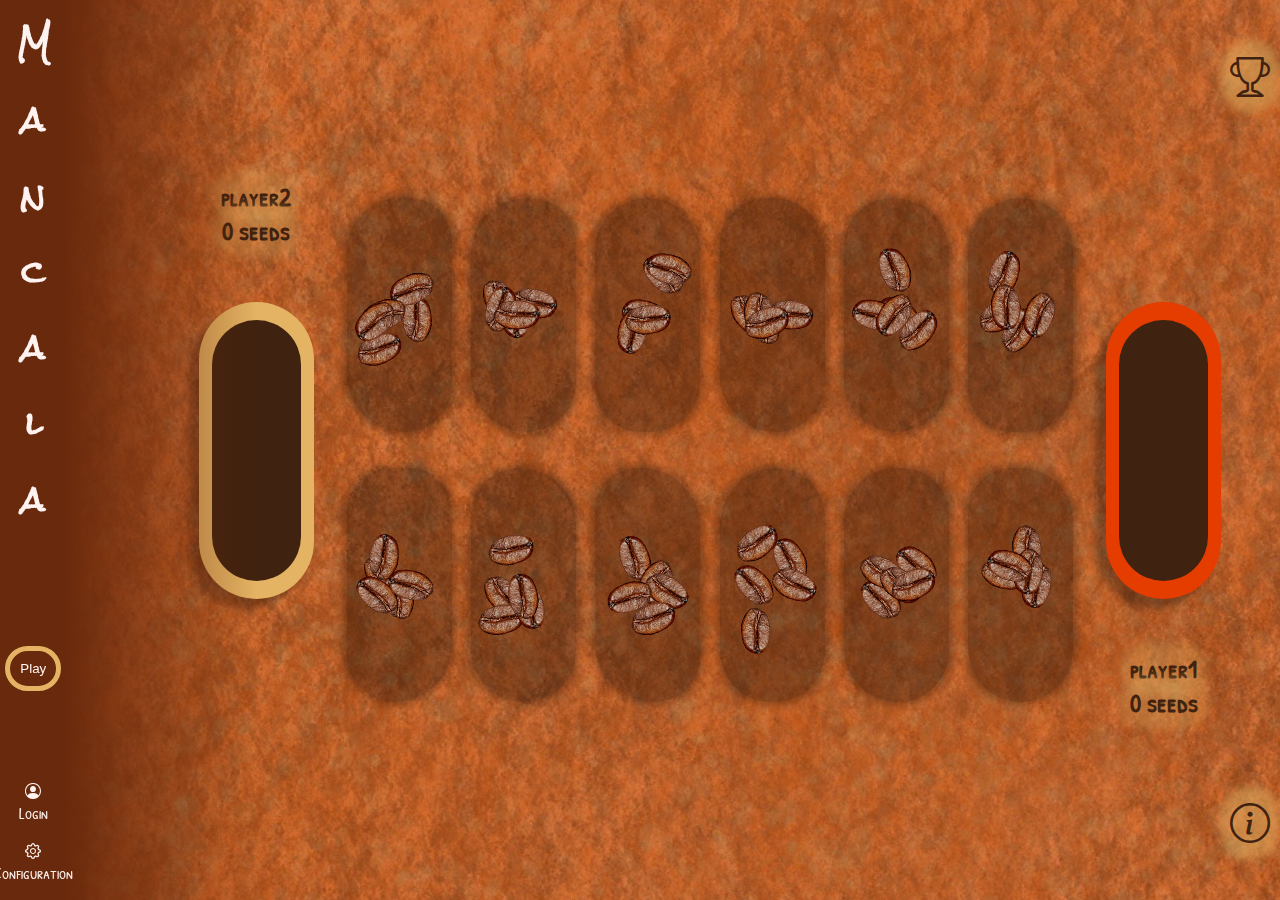
==== commit 5cc0bbd7: "Fixed navbar, added endGame and changed gameStart to play button" ====
--- a/index.html
+++ b/index.html
@@ -14,14 +14,13 @@
     <link rel="preconnect" href="https://fonts.gstatic.com" crossorigin>
     <link href="https://fonts.googleapis.com/css2?family=Rock+Salt&display=swap" rel="stylesheet">
     <link href="https://fonts.googleapis.com/css2?family=Patrick+Hand+SC&display=swap" rel="stylesheet">
+
     <script type="text/javascript" src="scripts/client.js" defer></script>
     <script type="text/javascript" src="scripts/classes.js" defer></script>
     <script type="text/javascript" src="scripts/gameHelpers.js" defer></script>
     <script type="text/javascript" src="scripts/side_menu.js" defer></script>
     <script type="text/javascript" src="scripts/onload.js" defer></script>
-    <!--
-    	<script type="text/javascript" src="scripts/side_menu.js" defer></script>
-        -->
+
 </head>
 
 
@@ -32,7 +31,7 @@
     <!-- Start of Navbar -->
     <div class="navbar" id="navbar">
         <h1 id="logo">Mancala</h1>
-        <button type="button" class="button" id="play">Play</button>
+        <button type="button" class="button" id="play" onclick="load(1);">Play</button>
         <div class="nav-items">
             <div class="nav-item" onclick="generateLogin()">
                 <i class="bi bi-person-circle nav-icon"></i>
--- a/style/style.css
+++ b/style/style.css
@@ -102,7 +102,7 @@
 .navbar #logo {
     writing-mode: vertical-lr;
     text-orientation: upright;
-    margin-top: 50px;
+    margin-top: 2%;
     font-family:'Rock Salt', cursive;
     min-height: 0 !important;
 }
--- a/style/menu.css
+++ b/style/menu.css
@@ -15,7 +15,7 @@
     width: fit-content;
     height: fit-content;
     max-width: 50%;
-    
+          
     padding: 10px;
     
     background-color: rgba(228, 179, 99, 0.75);
@@ -26,6 +26,11 @@
 
     transition: 0.4s linear;
     color: var(--bistre);
+}
+
+.instructions {
+    max-height: 80%;
+    overflow-y: scroll;  
 }
 
 #notifications {
